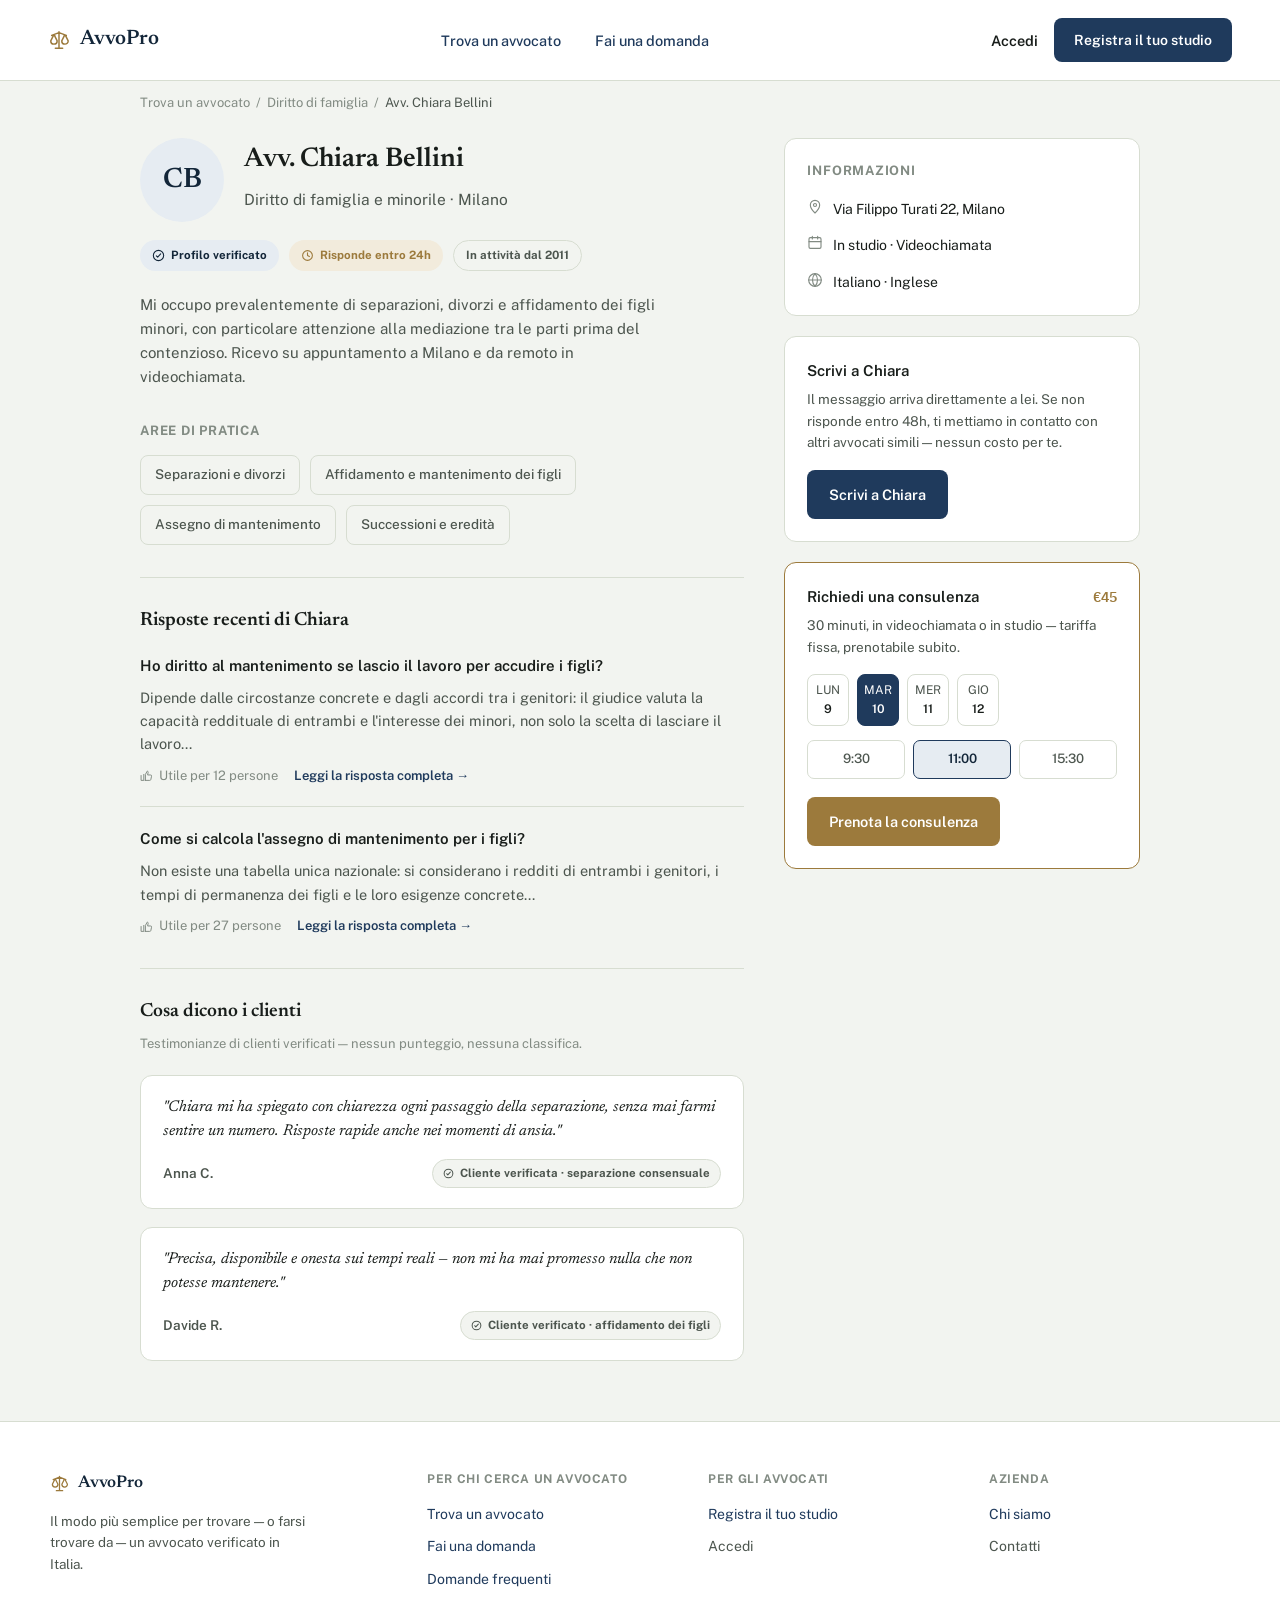
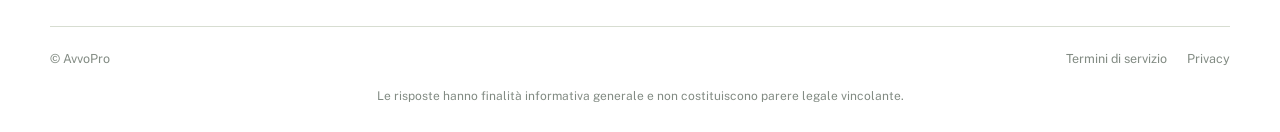
==== avvocato.html @ 8909fcf5 "AvvoPro: mockup statico navigabile (homepage, ricerca, profilo, Q&A, contatto, registrazione, upsell" ====
<!doctype html>
<html lang="it">
<head>
<meta charset="utf-8">
<meta name="viewport" content="width=device-width, initial-scale=1">
<title>Avv. Chiara Bellini — Diritto di famiglia, Milano — AvvoPro</title>
<meta name="description" content="Profilo verificato di Chiara Bellini, avvocata di diritto di famiglia a Milano.">
<link rel="preconnect" href="https://fonts.googleapis.com">
<link rel="stylesheet" href="https://fonts.googleapis.com/css2?family=Newsreader:ital,opsz,wght@0,6..72,400;0,6..72,500;0,6..72,600;0,6..72,700;1,6..72,500&family=Public+Sans:wght@400;500;600;700&family=IBM+Plex+Mono:wght@400;500;600&display=swap">
<link rel="stylesheet" href="styles.css">
</head>
<body>
<div class="page">

  <header style="display:flex;align-items:center;justify-content:space-between;padding:18px 48px;border-bottom:1px solid var(--line);background:var(--paper-raised);">
    <a href="index.html" class="brand">
      <svg width="22" height="22" viewBox="0 0 24 24" fill="none" stroke="#9c7a3c" stroke-width="1.6" stroke-linecap="round" stroke-linejoin="round"><path d="M12 3v18M6 7l-3 6a3.5 3.5 0 0 0 7 0L7 7M18 7l-3 6a3.5 3.5 0 0 0 7 0L19 7M6 7h1.5M17.5 7H19M8 21h8M4 7l8-3 8 3"></path></svg>
      <span style="font-family:'Newsreader';font-weight:600;font-size:21px;color:var(--toga-deep);">AvvoPro</span></a>
    <nav style="display:flex;align-items:center;gap:34px;font-size:14.5px;font-weight:500;color:var(--ink-soft);">
      <a href="risultati.html" class="current">Trova un avvocato</a>
      <a href="domanda.html">Fai una domanda</a>
    </nav>
    <div style="display:flex;align-items:center;gap:16px;">
      <a href="#" style="font-size:14.5px;font-weight:600;color:var(--ink);">Accedi</a>
      <a href="registrati.html" class="btn-primary" style="padding:11px 20px;font-size:14px;">Registra il tuo studio</a>
    </div>
  </header>

  <div style="max-width:1080px;margin:0 auto;padding:12px 40px 16px;font-size:13px;color:var(--ink-faint);">
    <a href="#" style="color:var(--ink-faint);">Trova un avvocato</a> &nbsp;/&nbsp; <a href="#" style="color:var(--ink-faint);">Diritto di famiglia</a> &nbsp;/&nbsp; <span style="color:var(--ink-soft);">Avv. Chiara Bellini</span>
  </div>

  <main style="max-width:1080px;margin:0 auto;padding:8px 40px 60px;display:grid;grid-template-columns:1.7fr 1fr;gap:40px;">

    <div style="display:flex;flex-direction:column;gap:32px;">

      <div>
        <div style="display:flex;gap:20px;align-items:flex-start;margin-bottom:18px;">
          <div style="width:84px;height:84px;border-radius:50%;background:var(--toga-tint);color:var(--toga-deep);display:flex;align-items:center;justify-content:center;font-family:'Newsreader';font-weight:600;font-size:28px;flex:none;">CB</div>
          <div>
            <h1 style="font-size:27px;margin-bottom:6px;">Avv. Chiara Bellini</h1>
            <p style="font-size:15.5px;color:var(--ink-soft);">Diritto di famiglia e minorile · Milano</p>
          </div>
        </div>
        <div style="display:flex;gap:10px;flex-wrap:wrap;margin-bottom:22px;">
          <span class="badge" style="background:var(--toga-tint);color:var(--toga-deep);"><svg width="13" height="13" viewBox="0 0 24 24" fill="none" stroke="currentColor" stroke-width="2" stroke-linecap="round" stroke-linejoin="round"><path d="M8 12.5l2.5 2.5L16 9"></path><circle cx="12" cy="12" r="9.5"></circle></svg>Profilo verificato</span>
          <span class="badge" style="background:var(--seal-tint);color:var(--seal);"><svg width="13" height="13" viewBox="0 0 24 24" fill="none" stroke="currentColor" stroke-width="2" stroke-linecap="round" stroke-linejoin="round"><circle cx="12" cy="12" r="9"></circle><path d="M12 7v5l3.5 2"></path></svg>Risponde entro 24h</span>
          <span class="badge" style="background:var(--paper);color:var(--ink-soft);border:1px solid var(--line);">In attività dal 2011</span>
        </div>
        <p style="font-size:15px;color:var(--ink-soft);max-width:60ch;">Mi occupo prevalentemente di separazioni, divorzi e affidamento dei figli minori, con particolare attenzione alla mediazione tra le parti prima del contenzioso. Ricevo su appuntamento a Milano e da remoto in videochiamata.</p>
      </div>

      <div>
        <h3 style="font-size:13px;text-transform:uppercase;letter-spacing:.06em;color:var(--ink-faint);margin-bottom:14px;font-family:'Public Sans';font-weight:700;">Aree di pratica</h3>
        <div style="display:flex;gap:10px;flex-wrap:wrap;">
          <span class="tag">Separazioni e divorzi</span>
          <span class="tag">Affidamento e mantenimento dei figli</span>
          <span class="tag">Assegno di mantenimento</span>
          <span class="tag">Successioni e eredità</span>
        </div>
      </div>

      <div style="border-top:1px solid var(--line);padding-top:28px;">
        <h3 style="font-size:19px;margin-bottom:18px;">Risposte recenti di Chiara</h3>

        <div style="padding-bottom:20px;margin-bottom:20px;border-bottom:1px solid var(--line);">
          <p style="font-size:15px;font-weight:600;margin-bottom:8px;">Ho diritto al mantenimento se lascio il lavoro per accudire i figli?</p>
          <p style="font-size:14.5px;color:var(--ink-soft);margin-bottom:10px;">Dipende dalle circostanze concrete e dagli accordi tra i genitori: il giudice valuta la capacità reddituale di entrambi e l'interesse dei minori, non solo la scelta di lasciare il lavoro...</p>
          <div style="display:flex;align-items:center;gap:16px;font-size:13px;color:var(--ink-faint);">
            <span style="display:flex;align-items:center;gap:6px;"><svg width="13" height="13" viewBox="0 0 24 24" fill="none" stroke="currentColor" stroke-width="1.8" stroke-linecap="round" stroke-linejoin="round"><path d="M7 21V10M2 12v9h4M10 21h8a2 2 0 0 0 2-1.6l1.3-6A2 2 0 0 0 19.3 11H14l1-4.5A1.7 1.7 0 0 0 13.3 4L10 10v11z"></path></svg>Utile per 12 persone</span>
            <a href="#" style="font-weight:600;">Leggi la risposta completa →</a>
          </div>
        </div>

        <div>
          <p style="font-size:15px;font-weight:600;margin-bottom:8px;">Come si calcola l'assegno di mantenimento per i figli?</p>
          <p style="font-size:14.5px;color:var(--ink-soft);margin-bottom:10px;">Non esiste una tabella unica nazionale: si considerano i redditi di entrambi i genitori, i tempi di permanenza dei figli e le loro esigenze concrete...</p>
          <div style="display:flex;align-items:center;gap:16px;font-size:13px;color:var(--ink-faint);">
            <span style="display:flex;align-items:center;gap:6px;"><svg width="13" height="13" viewBox="0 0 24 24" fill="none" stroke="currentColor" stroke-width="1.8" stroke-linecap="round" stroke-linejoin="round"><path d="M7 21V10M2 12v9h4M10 21h8a2 2 0 0 0 2-1.6l1.3-6A2 2 0 0 0 19.3 11H14l1-4.5A1.7 1.7 0 0 0 13.3 4L10 10v11z"></path></svg>Utile per 27 persone</span>
            <a href="#" style="font-weight:600;">Leggi la risposta completa →</a>
          </div>
        </div>
      </div>

      <div style="border-top:1px solid var(--line);padding-top:28px;">
        <h3 style="font-size:19px;margin-bottom:6px;">Cosa dicono i clienti</h3>
        <p style="font-size:13px;color:var(--ink-faint);margin-bottom:20px;">Testimonianze di clienti verificati — nessun punteggio, nessuna classifica.</p>

        <div style="display:flex;flex-direction:column;gap:18px;">
          <div class="card" style="padding:20px 22px;">
            <p style="font-family:'Newsreader';font-style:italic;font-size:15.5px;color:var(--ink);margin-bottom:14px;">"Chiara mi ha spiegato con chiarezza ogni passaggio della separazione, senza mai farmi sentire un numero. Risposte rapide anche nei momenti di ansia."</p>
            <div style="display:flex;align-items:center;justify-content:space-between;">
              <span style="font-size:13.5px;font-weight:600;color:var(--ink-soft);">Anna C.</span>
              <span class="badge" style="background:var(--paper);color:var(--ink-soft);border:1px solid var(--line);padding:4px 10px;font-size:11.5px;"><svg width="11" height="11" viewBox="0 0 24 24" fill="none" stroke="currentColor" stroke-width="2.2" stroke-linecap="round" stroke-linejoin="round"><path d="M8 12.5l2.5 2.5L16 9"></path><circle cx="12" cy="12" r="9.5"></circle></svg>Cliente verificata · separazione consensuale</span>
            </div>
          </div>
          <div class="card" style="padding:20px 22px;">
            <p style="font-family:'Newsreader';font-style:italic;font-size:15.5px;color:var(--ink);margin-bottom:14px;">"Precisa, disponibile e onesta sui tempi reali — non mi ha mai promesso nulla che non potesse mantenere."</p>
            <div style="display:flex;align-items:center;justify-content:space-between;">
              <span style="font-size:13.5px;font-weight:600;color:var(--ink-soft);">Davide R.</span>
              <span class="badge" style="background:var(--paper);color:var(--ink-soft);border:1px solid var(--line);padding:4px 10px;font-size:11.5px;"><svg width="11" height="11" viewBox="0 0 24 24" fill="none" stroke="currentColor" stroke-width="2.2" stroke-linecap="round" stroke-linejoin="round"><path d="M8 12.5l2.5 2.5L16 9"></path><circle cx="12" cy="12" r="9.5"></circle></svg>Cliente verificato · affidamento dei figli</span>
            </div>
          </div>
        </div>
      </div>

    </div>

    <div style="display:flex;flex-direction:column;gap:20px;">

      <div class="card" style="padding:22px;">
        <h4 style="font-size:13px;text-transform:uppercase;letter-spacing:.06em;color:var(--ink-faint);margin-bottom:16px;font-family:'Public Sans';font-weight:700;">Informazioni</h4>
        <div style="display:flex;flex-direction:column;gap:14px;font-size:14px;">
          <div style="display:flex;gap:10px;"><svg width="16" height="16" viewBox="0 0 24 24" fill="none" stroke="#828b83" stroke-width="1.7" stroke-linecap="round" stroke-linejoin="round" style="flex:none;margin-top:1px;"><path d="M12 21s7-6.5 7-12a7 7 0 1 0-14 0c0 5.5 7 12 7 12z"></path><circle cx="12" cy="9" r="2.3"></circle></svg><span>Via Filippo Turati 22, Milano</span></div>
          <div style="display:flex;gap:10px;"><svg width="16" height="16" viewBox="0 0 24 24" fill="none" stroke="#828b83" stroke-width="1.7" stroke-linecap="round" stroke-linejoin="round" style="flex:none;margin-top:1px;"><rect x="3" y="4" width="18" height="16" rx="2"></rect><path d="M8 2v4M16 2v4M3 10h18"></path></svg><span>In studio · Videochiamata</span></div>
          <div style="display:flex;gap:10px;"><svg width="16" height="16" viewBox="0 0 24 24" fill="none" stroke="#828b83" stroke-width="1.7" stroke-linecap="round" stroke-linejoin="round" style="flex:none;margin-top:1px;"><circle cx="12" cy="12" r="9.5"></circle><path d="M2.5 12h19M12 2.5c2.5 2.7 3.8 6 3.8 9.5s-1.3 6.8-3.8 9.5c-2.5-2.7-3.8-6-3.8-9.5S9.5 5.2 12 2.5z"></path></svg><span>Italiano · Inglese</span></div>
        </div>
      </div>

      <div class="card" style="padding:22px;">
        <p style="font-size:15px;font-weight:600;margin-bottom:6px;">Scrivi a Chiara</p>
        <p style="font-size:13.5px;color:var(--ink-soft);margin-bottom:16px;">Il messaggio arriva direttamente a lei. Se non risponde entro 48h, ti mettiamo in contatto con altri avvocati simili — nessun costo per te.</p>
        <a href="scrivi.html" class="btn-primary">Scrivi a Chiara</a>
      </div>

      <div class="card" style="padding:22px;border-color:var(--seal);">
        <div style="display:flex;justify-content:space-between;align-items:baseline;margin-bottom:6px;">
          <p style="font-size:15px;font-weight:600;">Richiedi una consulenza</p>
          <span class="mono" style="font-size:14px;font-weight:600;color:var(--seal);">€45</span>
        </div>
        <p style="font-size:13.5px;color:var(--ink-soft);margin-bottom:16px;">30 minuti, in videochiamata o in studio — tariffa fissa, prenotabile subito.</p>
        <div style="display:flex;gap:8px;margin-bottom:14px;">
          <div class="btn-day"><span>LUN</span><span style="font-weight:600;color:var(--ink);">9</span></div>
          <div class="btn-day active"><span>MAR</span><span style="font-weight:600;">10</span></div>
          <div class="btn-day"><span>MER</span><span style="font-weight:600;color:var(--ink);">11</span></div>
          <div class="btn-day"><span>GIO</span><span style="font-weight:600;color:var(--ink);">12</span></div>
        </div>
        <div style="display:grid;grid-template-columns:repeat(3,1fr);gap:8px;margin-bottom:18px;">
          <div class="slot">9:30</div>
          <div class="slot active">11:00</div>
          <div class="slot">15:30</div>
        </div>
        <div class="btn-primary" style="background:var(--seal);">Prenota la consulenza</div>
      </div>

    </div>

  </main>

  <footer style="border-top:1px solid var(--line);background:var(--paper-raised);padding:48px 48px 26px;">
    <div style="max-width:1180px;margin:0 auto;">
      <div style="display:grid;grid-template-columns:1.4fr 1fr 1fr 1fr;gap:40px;padding-bottom:36px;">
        <div>
          <div style="display:flex;align-items:center;gap:9px;margin-bottom:14px;">
            <svg width="19" height="19" viewBox="0 0 24 24" fill="none" stroke="#9c7a3c" stroke-width="1.6" stroke-linecap="round" stroke-linejoin="round"><path d="M12 3v18M6 7l-3 6a3.5 3.5 0 0 0 7 0L7 7M18 7l-3 6a3.5 3.5 0 0 0 7 0L19 7M6 7h1.5M17.5 7H19M8 21h8M4 7l8-3 8 3"></path></svg>
            <span style="font-family:'Newsreader';font-weight:600;font-size:17px;color:var(--toga-deep);">AvvoPro</span>
          </div>
          <p style="font-size:13.5px;color:var(--ink-soft);max-width:32ch;">Il modo più semplice per trovare — o farsi trovare da — un avvocato verificato in Italia.</p>
        </div>
        <div>
          <p style="font-size:12px;text-transform:uppercase;letter-spacing:.05em;color:var(--ink-faint);font-weight:700;margin-bottom:14px;">Per chi cerca un avvocato</p>
          <div style="display:flex;flex-direction:column;gap:10px;font-size:14px;">
            <a href="risultati.html">Trova un avvocato</a>
            <a href="domanda.html">Fai una domanda</a>
            <a href="faq.html">Domande frequenti</a>
          </div>
        </div>
        <div>
          <p style="font-size:12px;text-transform:uppercase;letter-spacing:.05em;color:var(--ink-faint);font-weight:700;margin-bottom:14px;">Per gli avvocati</p>
          <div style="display:flex;flex-direction:column;gap:10px;font-size:14px;">
            <a href="registrati.html">Registra il tuo studio</a>
            <a href="#" style="color:var(--ink-soft);">Accedi</a>
          </div>
        </div>
        <div>
          <p style="font-size:12px;text-transform:uppercase;letter-spacing:.05em;color:var(--ink-faint);font-weight:700;margin-bottom:14px;">Azienda</p>
          <div style="display:flex;flex-direction:column;gap:10px;font-size:14px;">
            <a href="chi-siamo.html">Chi siamo</a>
            <a href="#" style="color:var(--ink-soft);">Contatti</a>
          </div>
        </div>
      </div>
      <div style="border-top:1px solid var(--line);padding-top:22px;display:flex;justify-content:space-between;align-items:center;flex-wrap:wrap;gap:12px;">
        <span style="font-size:12.5px;color:var(--ink-faint);">© AvvoPro</span>
        <div style="display:flex;gap:20px;font-size:12.5px;">
          <a href="#" style="color:var(--ink-faint);">Termini di servizio</a>
          <a href="#" style="color:var(--ink-faint);">Privacy</a>
        </div>
      </div>
      <p style="font-size:12px;color:var(--ink-faint);text-align:center;margin-top:18px;">Le risposte hanno finalità informativa generale e non costituiscono parere legale vincolante.</p>
    </div>
  </footer>

</div>

</body>
</html>
---- styles.css ----
/* AvvoPro — shared stylesheet */

:root{
  --paper:#f2f4f0; --paper-raised:#ffffff; --ink:#181d1a; --ink-soft:#4c554e; --ink-faint:#828b83;
  --line:#d7ddd1; --line-strong:#b9c2b3; --toga:#1f3a5c; --toga-deep:#132639; --toga-tint:#e6ecf2;
  --seal:#9c7a3c; --seal-tint:#f2ebdc; --good:#3f6b4f; --good-tint:#e6efe8;
}
*{box-sizing:border-box;}
html{scroll-behavior:smooth;}
body{margin:0;background:var(--paper);color:var(--ink);font-family:'Public Sans',-apple-system,BlinkMacSystemFont,sans-serif;font-size:15.5px;line-height:1.6;}
h1,h2,h3,h4{font-family:'Newsreader',Georgia,serif;font-weight:600;color:var(--ink);margin:0;text-wrap:balance;}
p{margin:0;}
a{color:var(--toga);text-decoration:none;}
a:hover{color:var(--toga-deep);}
label{display:block;font-size:13px;font-weight:600;color:var(--ink-soft);margin-bottom:8px;}
img,svg{max-width:100%;}

.mono{font-family:'IBM Plex Mono',ui-monospace,monospace;font-variant-numeric:tabular-nums;}
.badge{display:inline-flex;align-items:center;gap:6px;padding:5px 12px;border-radius:20px;font-size:11.5px;font-weight:700;white-space:nowrap;}
.chip{display:inline-flex;align-items:center;gap:7px;background:#fff;border:1px solid var(--line);border-radius:20px;padding:9px 16px;font-size:13.5px;font-weight:500;color:var(--ink-soft);}
.tag{display:inline-flex;align-items:center;background:var(--paper);border:1px solid var(--line);border-radius:8px;padding:8px 14px;font-size:13.5px;font-weight:500;color:var(--ink-soft);}
.card{background:var(--paper-raised);border:1px solid var(--line);border-radius:12px;}
.field{background:#fff;border:1px solid var(--line);border-radius:8px;padding:12px 14px;font-size:14px;color:var(--ink);}
.avatar{border-radius:50%;display:flex;align-items:center;justify-content:center;font-family:'Newsreader',Georgia,serif;font-weight:600;flex:none;}

.btn-primary{background:var(--toga);color:#fff;border-radius:8px;padding:13px 22px;font-size:14.5px;font-weight:600;text-align:center;display:inline-block;border:none;cursor:pointer;font-family:inherit;}
.btn-primary:hover{background:var(--toga-deep);color:#fff;}
.btn-outline{background:#fff;color:var(--toga);border:1px solid var(--toga);border-radius:8px;padding:12px 22px;font-size:14.5px;font-weight:600;text-align:center;display:inline-block;cursor:pointer;font-family:inherit;}
.btn-outline:hover{background:var(--toga-tint);}

/* header / footer */
.site-header{display:flex;align-items:center;justify-content:space-between;padding:18px 48px;border-bottom:1px solid var(--line);background:var(--paper-raised);}
.brand{display:flex;align-items:center;gap:10px;text-decoration:none;}
.brand span{font-family:'Newsreader',Georgia,serif;font-weight:600;font-size:21px;color:var(--toga-deep);}
.site-nav{display:flex;align-items:center;gap:34px;font-size:14.5px;font-weight:500;color:var(--ink-soft);}
.site-nav a{color:var(--ink-soft);}
.site-nav a.current{color:var(--ink);font-weight:600;}
.header-actions{display:flex;align-items:center;gap:16px;}
.header-actions a.login{font-size:14.5px;font-weight:600;color:var(--ink);}

.site-footer{border-top:1px solid var(--line);background:var(--paper-raised);padding:48px 48px 26px;}
.footer-inner{max-width:1180px;margin:0 auto;}
.footer-grid{display:grid;grid-template-columns:1.4fr 1fr 1fr 1fr;gap:40px;padding-bottom:36px;}
.footer-col p.label{font-size:12px;text-transform:uppercase;letter-spacing:.05em;color:var(--ink-faint);font-weight:700;margin-bottom:14px;}
.footer-links{display:flex;flex-direction:column;gap:10px;font-size:14px;}
.footer-bottom{border-top:1px solid var(--line);padding-top:22px;display:flex;justify-content:space-between;align-items:center;flex-wrap:wrap;gap:12px;}
.footer-legal{display:flex;gap:20px;font-size:12.5px;}
.footer-legal a,.footer-bottom span{color:var(--ink-faint);font-size:12.5px;}
.footer-disclaimer{font-size:12px;color:var(--ink-faint);text-align:center;margin-top:18px;}

/* app shell (dashboard / abbonamento) */
.app-shell{display:flex;min-height:100vh;}
.app-sidebar{width:236px;flex:none;background:var(--paper-raised);border-right:1px solid var(--line);padding:24px 16px;display:flex;flex-direction:column;gap:26px;}
.app-brand{display:flex;align-items:center;gap:9px;padding:0 8px;text-decoration:none;}
.app-brand span{font-family:'Newsreader',Georgia,serif;font-weight:600;font-size:18px;color:var(--toga-deep);}
.app-nav{display:flex;flex-direction:column;gap:4px;}
.navitem{display:flex;align-items:center;gap:11px;padding:10px 14px;border-radius:8px;font-size:14px;font-weight:500;color:var(--ink-soft);text-decoration:none;}
.navitem.active{background:var(--toga-tint);color:var(--toga-deep);font-weight:600;}
.app-main{flex:1;padding:32px 40px 56px;}
.pill{display:inline-flex;align-items:center;gap:6px;padding:4px 11px;border-radius:20px;font-size:12px;font-weight:600;white-space:nowrap;}
.slot-taken{background:var(--toga-tint);border:1px solid var(--toga);color:var(--toga-deep);border-radius:6px;padding:7px 9px;font-size:12px;font-weight:500;}

/* misc components */
.check{flex:none;margin-top:2px;}
.dash{flex:none;margin-top:9px;width:11px;height:1.5px;background:var(--line-strong);}
.btn-day{width:42px;height:52px;border-radius:8px;border:1px solid var(--line);display:flex;flex-direction:column;align-items:center;justify-content:center;font-size:12px;color:var(--ink-soft);flex:none;background:#fff;cursor:pointer;font-family:inherit;}
.btn-day.active{background:var(--toga);border-color:var(--toga);color:#fff;}
.slot{border:1px solid var(--line);border-radius:7px;padding:8px 0;text-align:center;font-size:13px;font-weight:500;color:var(--ink-soft);background:#fff;cursor:pointer;font-family:inherit;}
.slot.active{background:var(--toga-tint);border-color:var(--toga);color:var(--toga-deep);font-weight:600;}

.filter-group{padding:18px 0;border-bottom:1px solid var(--line);}
.filter-group:last-child{border-bottom:none;}
.filter-title{font-size:12px;text-transform:uppercase;letter-spacing:.05em;color:var(--ink-faint);font-weight:700;margin-bottom:12px;}
.filter-item{display:flex;align-items:center;gap:10px;font-size:14px;color:var(--ink-soft);padding:5px 0;}
.checkbox{width:16px;height:16px;border-radius:4px;border:1.5px solid var(--line-strong);flex:none;display:flex;align-items:center;justify-content:center;}
.checkbox.on{background:var(--toga);border-color:var(--toga);}

.qa-item{border:1px solid var(--line);border-radius:10px;background:var(--paper-raised);overflow:hidden;}
.qa-q{display:flex;justify-content:space-between;align-items:center;padding:18px 22px;font-size:15.5px;font-weight:600;cursor:pointer;background:none;border:none;width:100%;text-align:left;font-family:inherit;color:var(--ink);}
.qa-a{padding:0 22px 20px;font-size:14.5px;color:var(--ink-soft);max-width:70ch;display:none;}
.qa-item.open .qa-a{display:block;}
.qa-item.open{border-color:var(--toga);}
.qa-item.open .qa-q{color:var(--toga-deep);}
.qa-q .chev{transition:transform .15s ease;}
.qa-item.open .qa-q .chev{transform:rotate(180deg);}
.section-label{font-size:12.5px;text-transform:uppercase;letter-spacing:.06em;color:var(--seal);font-weight:700;margin-bottom:14px;}

/* layout helper */
.page{width:100%;max-width:1440px;margin:0 auto;background:var(--paper);}

@media (max-width: 900px){
  .site-header{padding:14px 20px;flex-wrap:wrap;gap:12px;}
  .site-nav{order:3;width:100%;gap:22px;}
  main{padding-left:20px !important;padding-right:20px !important;}
  .footer-grid{grid-template-columns:1fr 1fr;}
  [style*="grid-template-columns:repeat(3"],[style*="grid-template-columns: repeat(3"]{grid-template-columns:1fr !important;}
  [style*="grid-template-columns:1fr 1fr"]{grid-template-columns:1fr !important;}
  [style*="grid-template-columns:240px"],[style*="grid-template-columns:1.4fr"],[style*="grid-template-columns:1.3fr"],[style*="grid-template-columns:1.7fr"],[style*="grid-template-columns:1fr 1.05fr"]{grid-template-columns:1fr !important;}
  .app-sidebar{width:100%;border-right:none;border-bottom:1px solid var(--line);}
  .app-shell{flex-direction:column;}
}
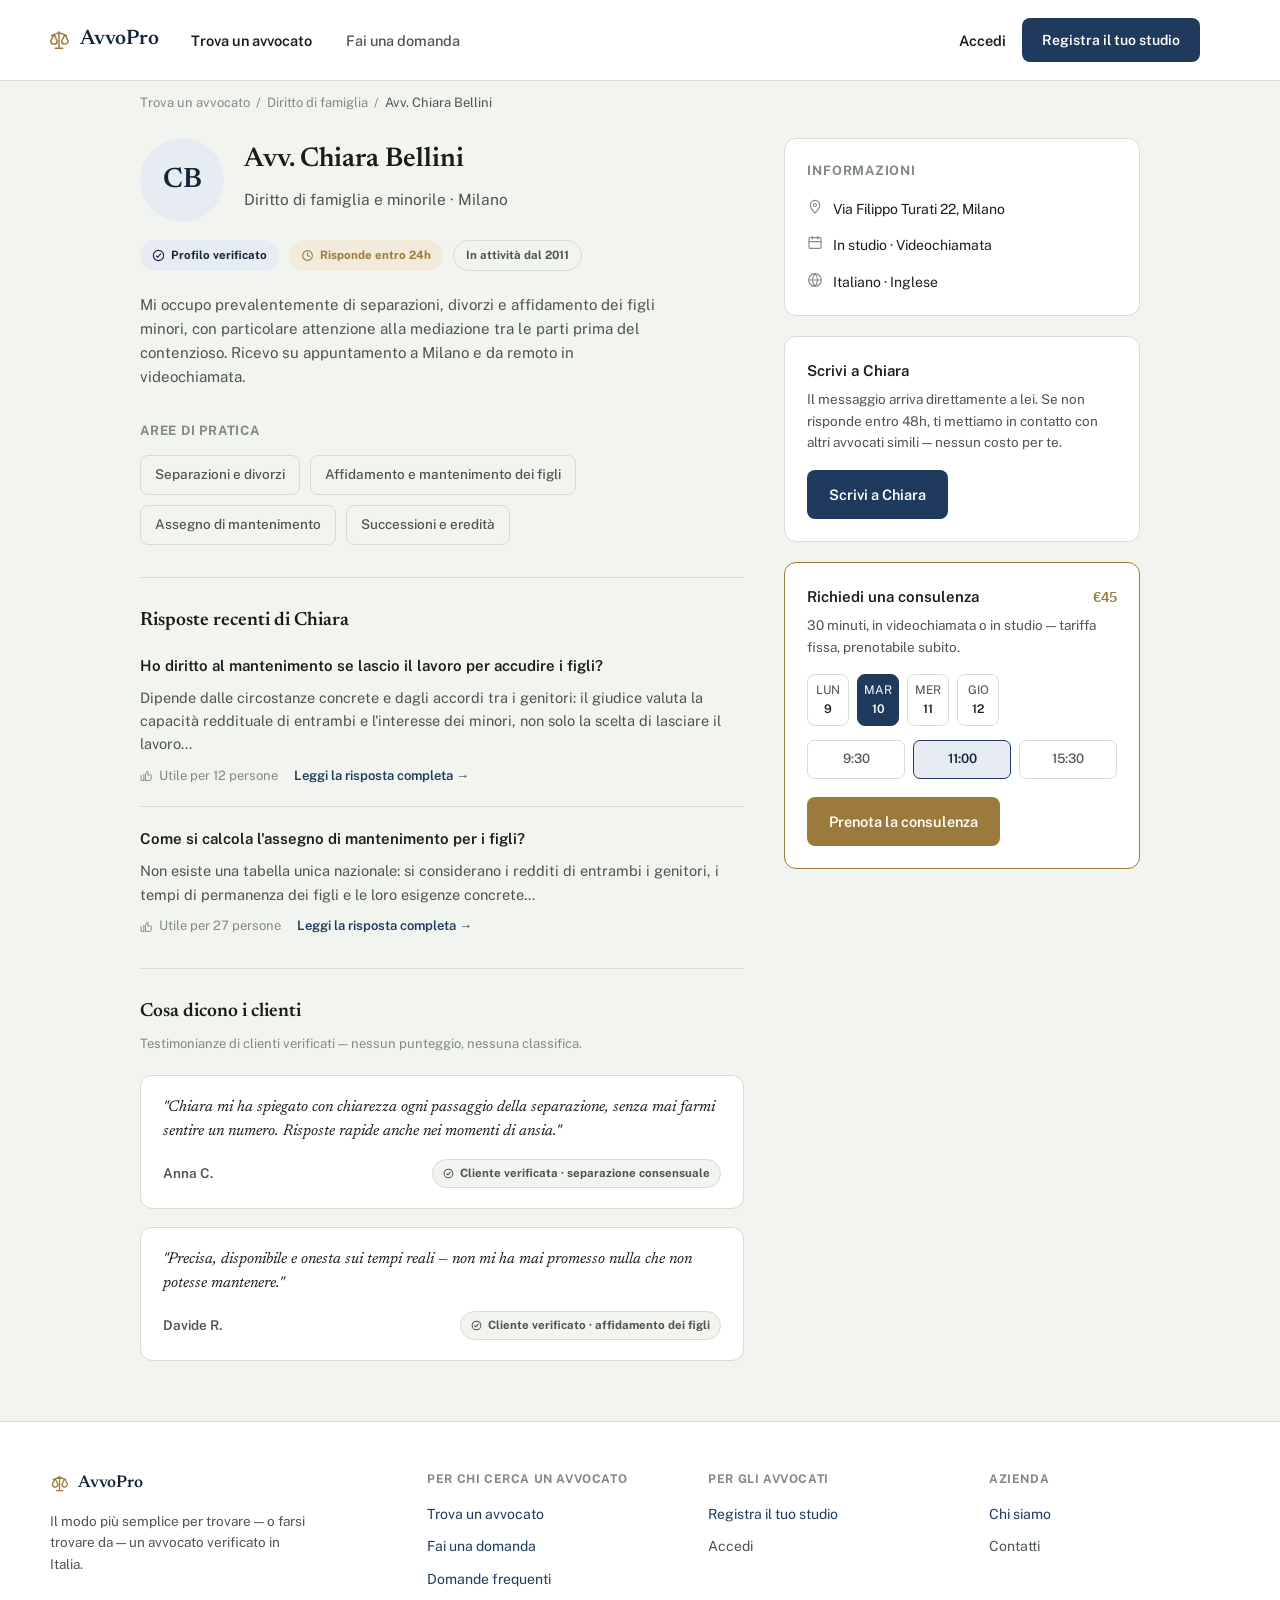
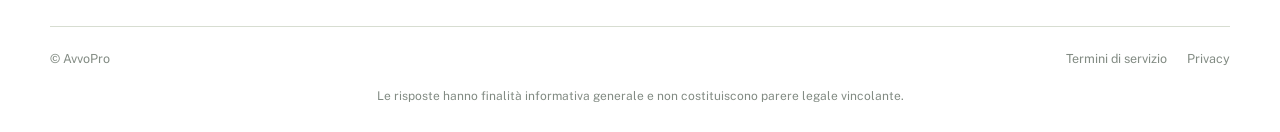
==== commit 39a447c6: "Fix broken mobile experience: real hamburger nav, working footer classes, and a systematic fix for h" ====
--- a/avvocato.html
+++ b/avvocato.html
@@ -12,18 +12,25 @@
 <body>
 <div class="page">
 
-  <header style="display:flex;align-items:center;justify-content:space-between;padding:18px 48px;border-bottom:1px solid var(--line);background:var(--paper-raised);">
+  <header class="site-header">
     <a href="index.html" class="brand">
       <svg width="22" height="22" viewBox="0 0 24 24" fill="none" stroke="#9c7a3c" stroke-width="1.6" stroke-linecap="round" stroke-linejoin="round"><path d="M12 3v18M6 7l-3 6a3.5 3.5 0 0 0 7 0L7 7M18 7l-3 6a3.5 3.5 0 0 0 7 0L19 7M6 7h1.5M17.5 7H19M8 21h8M4 7l8-3 8 3"></path></svg>
       <span style="font-family:'Newsreader';font-weight:600;font-size:21px;color:var(--toga-deep);">AvvoPro</span></a>
-    <nav style="display:flex;align-items:center;gap:34px;font-size:14.5px;font-weight:500;color:var(--ink-soft);">
+    <input type="checkbox" id="nav-toggle" class="nav-toggle-input">
+    <label for="nav-toggle" class="menu-toggle" aria-label="Apri il menu">
+      <svg class="icon-open" width="22" height="22" viewBox="0 0 24 24" fill="none" stroke="currentColor" stroke-width="2" stroke-linecap="round" stroke-linejoin="round"><path d="M4 7h16M4 12h16M4 17h16"></path></svg>
+      <svg class="icon-close" width="22" height="22" viewBox="0 0 24 24" fill="none" stroke="currentColor" stroke-width="2" stroke-linecap="round" stroke-linejoin="round"><path d="M6 6l12 12M18 6L6 18"></path></svg>
+    </label>
+    <nav class="nav-panel">
+      <div class="nav-links">
       <a href="risultati.html" class="current">Trova un avvocato</a>
       <a href="domanda.html">Fai una domanda</a>
-    </nav>
-    <div style="display:flex;align-items:center;gap:16px;">
+    </div>
+      <div class="nav-actions">
       <a href="#" style="font-size:14.5px;font-weight:600;color:var(--ink);">Accedi</a>
       <a href="registrati.html" class="btn-primary" style="padding:11px 20px;font-size:14px;">Registra il tuo studio</a>
     </div>
+    </nav>
   </header>
 
   <div style="max-width:1080px;margin:0 auto;padding:12px 40px 16px;font-size:13px;color:var(--ink-faint);">
@@ -147,9 +154,9 @@
 
   </main>
 
-  <footer style="border-top:1px solid var(--line);background:var(--paper-raised);padding:48px 48px 26px;">
-    <div style="max-width:1180px;margin:0 auto;">
-      <div style="display:grid;grid-template-columns:1.4fr 1fr 1fr 1fr;gap:40px;padding-bottom:36px;">
+  <footer class="site-footer">
+    <div class="footer-inner">
+      <div class="footer-grid">
         <div>
           <div style="display:flex;align-items:center;gap:9px;margin-bottom:14px;">
             <svg width="19" height="19" viewBox="0 0 24 24" fill="none" stroke="#9c7a3c" stroke-width="1.6" stroke-linecap="round" stroke-linejoin="round"><path d="M12 3v18M6 7l-3 6a3.5 3.5 0 0 0 7 0L7 7M18 7l-3 6a3.5 3.5 0 0 0 7 0L19 7M6 7h1.5M17.5 7H19M8 21h8M4 7l8-3 8 3"></path></svg>
@@ -159,7 +166,7 @@
         </div>
         <div>
           <p style="font-size:12px;text-transform:uppercase;letter-spacing:.05em;color:var(--ink-faint);font-weight:700;margin-bottom:14px;">Per chi cerca un avvocato</p>
-          <div style="display:flex;flex-direction:column;gap:10px;font-size:14px;">
+          <div class="footer-links">
             <a href="risultati.html">Trova un avvocato</a>
             <a href="domanda.html">Fai una domanda</a>
             <a href="faq.html">Domande frequenti</a>
@@ -167,27 +174,27 @@
         </div>
         <div>
           <p style="font-size:12px;text-transform:uppercase;letter-spacing:.05em;color:var(--ink-faint);font-weight:700;margin-bottom:14px;">Per gli avvocati</p>
-          <div style="display:flex;flex-direction:column;gap:10px;font-size:14px;">
+          <div class="footer-links">
             <a href="registrati.html">Registra il tuo studio</a>
             <a href="#" style="color:var(--ink-soft);">Accedi</a>
           </div>
         </div>
         <div>
           <p style="font-size:12px;text-transform:uppercase;letter-spacing:.05em;color:var(--ink-faint);font-weight:700;margin-bottom:14px;">Azienda</p>
-          <div style="display:flex;flex-direction:column;gap:10px;font-size:14px;">
+          <div class="footer-links">
             <a href="chi-siamo.html">Chi siamo</a>
             <a href="#" style="color:var(--ink-soft);">Contatti</a>
           </div>
         </div>
       </div>
-      <div style="border-top:1px solid var(--line);padding-top:22px;display:flex;justify-content:space-between;align-items:center;flex-wrap:wrap;gap:12px;">
+      <div class="footer-bottom">
         <span style="font-size:12.5px;color:var(--ink-faint);">© AvvoPro</span>
-        <div style="display:flex;gap:20px;font-size:12.5px;">
+        <div class="footer-legal">
           <a href="#" style="color:var(--ink-faint);">Termini di servizio</a>
           <a href="#" style="color:var(--ink-faint);">Privacy</a>
         </div>
       </div>
-      <p style="font-size:12px;color:var(--ink-faint);text-align:center;margin-top:18px;">Le risposte hanno finalità informativa generale e non costituiscono parere legale vincolante.</p>
+      <p class="footer-disclaimer">Le risposte hanno finalità informativa generale e non costituiscono parere legale vincolante.</p>
     </div>
   </footer>
 
--- a/styles.css
+++ b/styles.css
@@ -29,14 +29,23 @@
 .btn-outline:hover{background:var(--toga-tint);}
 
 /* header / footer */
-.site-header{display:flex;align-items:center;justify-content:space-between;padding:18px 48px;border-bottom:1px solid var(--line);background:var(--paper-raised);}
-.brand{display:flex;align-items:center;gap:10px;text-decoration:none;}
+.site-header{position:relative;display:flex;align-items:center;justify-content:space-between;padding:18px 48px;border-bottom:1px solid var(--line);background:var(--paper-raised);}
+.brand{display:flex;align-items:center;gap:10px;text-decoration:none;flex:none;}
 .brand span{font-family:'Newsreader',Georgia,serif;font-weight:600;font-size:21px;color:var(--toga-deep);}
-.site-nav{display:flex;align-items:center;gap:34px;font-size:14.5px;font-weight:500;color:var(--ink-soft);}
-.site-nav a{color:var(--ink-soft);}
-.site-nav a.current{color:var(--ink);font-weight:600;}
-.header-actions{display:flex;align-items:center;gap:16px;}
-.header-actions a.login{font-size:14.5px;font-weight:600;color:var(--ink);}
+
+.nav-toggle-input{position:absolute;opacity:0;pointer-events:none;}
+.menu-toggle{display:none;align-items:center;justify-content:center;width:40px;height:40px;flex:none;cursor:pointer;border-radius:8px;}
+.menu-toggle:hover{background:var(--toga-tint);}
+.menu-toggle .icon-close{display:none;}
+.nav-toggle-input:checked ~ .menu-toggle .icon-open{display:none;}
+.nav-toggle-input:checked ~ .menu-toggle .icon-close{display:block;}
+
+.nav-panel{display:flex;flex:1;align-items:center;justify-content:space-between;margin:0 32px;min-width:0;}
+.nav-links{display:flex;align-items:center;gap:34px;font-size:14.5px;font-weight:500;}
+.nav-links a{color:var(--ink-soft);}
+.nav-links a.current{color:var(--ink);font-weight:600;}
+.nav-actions{display:flex;align-items:center;gap:16px;flex:none;}
+.nav-login{font-size:14.5px;font-weight:600;color:var(--ink);}
 
 .site-footer{border-top:1px solid var(--line);background:var(--paper-raised);padding:48px 48px 26px;}
 .footer-inner{max-width:1180px;margin:0 auto;}
@@ -85,17 +94,82 @@
 .qa-item.open .qa-q .chev{transform:rotate(180deg);}
 .section-label{font-size:12.5px;text-transform:uppercase;letter-spacing:.06em;color:var(--seal);font-weight:700;margin-bottom:14px;}
 
+/* onboarding wizard */
+.progress-seg{height:4px;border-radius:3px;flex:1;background:var(--line);}
+.progress-seg.on{background:var(--toga);}
+.checkrow{display:flex;align-items:center;gap:10px;padding:13px 14px;border:1px solid var(--line);border-radius:8px;background:#fff;}
+.dot{width:17px;height:17px;border-radius:50%;border:1.5px solid var(--line-strong);flex:none;display:flex;align-items:center;justify-content:center;}
+.dot.on{background:var(--toga);border-color:var(--toga);}
+.area-chip{display:flex;align-items:center;gap:10px;padding:14px 16px;border:1.5px solid var(--line);border-radius:10px;background:#fff;font-size:14.5px;font-weight:500;color:var(--ink-soft);}
+.area-chip.on{border-color:var(--toga);background:var(--toga-tint);color:var(--toga-deep);font-weight:600;}
+.lang-chip{display:inline-flex;align-items:center;gap:8px;padding:10px 16px;border:1.5px solid var(--line);border-radius:20px;background:#fff;font-size:14px;font-weight:500;color:var(--ink-soft);}
+.lang-chip.on{border-color:var(--toga);background:var(--toga-tint);color:var(--toga-deep);font-weight:600;}
+.time-chip{display:flex;align-items:center;gap:10px;padding:14px 16px;border:1.5px solid var(--line);border-radius:10px;background:#fff;font-size:14.5px;font-weight:500;color:var(--ink-soft);}
+.time-chip.on{border-color:var(--toga);background:var(--toga-tint);color:var(--toga-deep);font-weight:600;}
+
 /* layout helper */
 .page{width:100%;max-width:1440px;margin:0 auto;background:var(--paper);}
 
 @media (max-width: 900px){
-  .site-header{padding:14px 20px;flex-wrap:wrap;gap:12px;}
-  .site-nav{order:3;width:100%;gap:22px;}
+  body{font-size:15px;}
+  .site-header{padding:14px 20px;}
+  .menu-toggle{display:flex;}
+  .nav-panel{display:none;position:absolute;top:100%;left:0;right:0;background:var(--paper-raised);border-bottom:1px solid var(--line);box-shadow:0 16px 28px -16px rgba(24,29,26,.22);flex-direction:column;align-items:stretch;margin:0;padding:6px 20px 22px;gap:0;z-index:40;}
+  .nav-toggle-input:checked ~ .nav-panel{display:flex;}
+  .nav-links{flex-direction:column;align-items:stretch;gap:0;font-size:16px;}
+  .nav-links a{padding:14px 2px;border-bottom:1px solid var(--line);}
+  .nav-actions{flex-direction:column;align-items:stretch;gap:10px;padding-top:16px;}
+  .nav-actions .btn-primary,.nav-actions .btn-outline{width:100%;padding-top:14px;padding-bottom:14px;}
+  .nav-login{text-align:center;padding:6px 0;}
+
   main{padding-left:20px !important;padding-right:20px !important;}
-  .footer-grid{grid-template-columns:1fr 1fr;}
-  [style*="grid-template-columns:repeat(3"],[style*="grid-template-columns: repeat(3"]{grid-template-columns:1fr !important;}
-  [style*="grid-template-columns:1fr 1fr"]{grid-template-columns:1fr !important;}
-  [style*="grid-template-columns:240px"],[style*="grid-template-columns:1.4fr"],[style*="grid-template-columns:1.3fr"],[style*="grid-template-columns:1.7fr"],[style*="grid-template-columns:1fr 1.05fr"]{grid-template-columns:1fr !important;}
-  .app-sidebar{width:100%;border-right:none;border-bottom:1px solid var(--line);}
+  h1{font-size:28px !important;}
+
+  .footer-grid{grid-template-columns:1fr;gap:28px;}
+  .site-footer{padding:40px 20px 24px;}
+
+  /* every two/three/four/five-column layout collapses to something that fits a phone.
+     minmax(0,1fr), not bare 1fr: a grid track still respects a child's min-content
+     width by default, so unbreakable content (a button, a long label) silently
+     forces the track — and the whole page — wider than the viewport otherwise. */
+  [style*="grid-template-columns:repeat(3,1fr)"]{grid-template-columns:minmax(0,1fr) !important;}
+  [style*="grid-template-columns:repeat(4,1fr)"]{grid-template-columns:repeat(2,minmax(0,1fr)) !important;}
+  [style*="grid-template-columns:repeat(5,1fr)"]{grid-template-columns:repeat(2,minmax(0,1fr)) !important; gap:12px !important;}
+  [style*="grid-template-columns:1fr 1fr"]{grid-template-columns:minmax(0,1fr) !important;}
+  [style*="grid-template-columns:240px 1fr"]{grid-template-columns:minmax(0,1fr) !important;}
+  [style*="grid-template-columns:1.7fr 1fr"]{grid-template-columns:minmax(0,1fr) !important;}
+  [style*="grid-template-columns:1.3fr 1fr"]{grid-template-columns:minmax(0,1fr) !important;}
+  [style*="grid-template-columns:1fr 1.05fr"]{grid-template-columns:minmax(0,1fr) !important;}
+
+  /* the risultati.html sidebar loses its sticky offset once it's stacked above the results */
+  aside.card[style*="position:sticky"]{position:static !important;}
+
+  /* a name/title next to a flex:none action button: let the button drop to its own
+     line instead of holding the row open past the viewport width */
+  [style*="justify-content:space-between;align-items:flex-start"]{flex-wrap:wrap !important; row-gap:10px !important;}
+
+  /* same min-content trap as the grid tracks above, but for flex: a flex:1 item
+     (the text column next to a fixed-width avatar, an icon, a sidebar) won't
+     shrink past its content's natural width unless told it's allowed to */
+  [style*="flex:1;"]{min-width:0 !important;}
+
+  /* rows of nowrap badges/tags: wrap them instead of pushing the page wider */
+  [style*="display:flex;gap:8px;"],[style*="display:flex;gap:10px;flex-wrap:wrap"]{flex-wrap:wrap !important;}
+
+  /* hero and compact search bars: stack the fields instead of squeezing them */
+  [style*="border-radius:12px;padding:8px;box-shadow"]{flex-direction:column !important; gap:8px !important; padding:10px !important;}
+  [style*="border-radius:12px;padding:8px;box-shadow"] > div{border-right:none !important; border-bottom:1px solid var(--line); padding:10px 12px !important;}
+  [style*="border-radius:12px;padding:8px;box-shadow"] > a{padding:13px !important;}
+  [style*="border-radius:10px;padding:6px;max-width:640px"]{flex-direction:column !important; gap:8px !important; padding:8px !important; max-width:100% !important;}
+  [style*="border-radius:10px;padding:6px;max-width:640px"] > div{border-right:none !important; border-bottom:1px solid var(--line); padding:10px 12px !important;}
+  [style*="border-radius:10px;padding:6px;max-width:640px"] > div:last-of-type{padding:13px !important; justify-content:center !important;}
+
+  /* comparison table: keep its columns, let it scroll sideways instead of collapsing into nonsense */
+  [style*="overflow:hidden;background:var(--paper-raised)"]{overflow-x:auto !important;}
+  [style*="grid-template-columns:2fr 1fr 1fr 1fr"]{min-width:520px;}
+
+  .app-sidebar{width:100%;border-right:none;border-bottom:1px solid var(--line);flex-direction:row;flex-wrap:wrap;align-items:center;gap:12px 18px;padding:14px 20px;}
+  .app-nav{flex-direction:row;flex-wrap:wrap;gap:6px;}
   .app-shell{flex-direction:column;}
+  .app-main{padding:24px 20px 40px;}
 }
